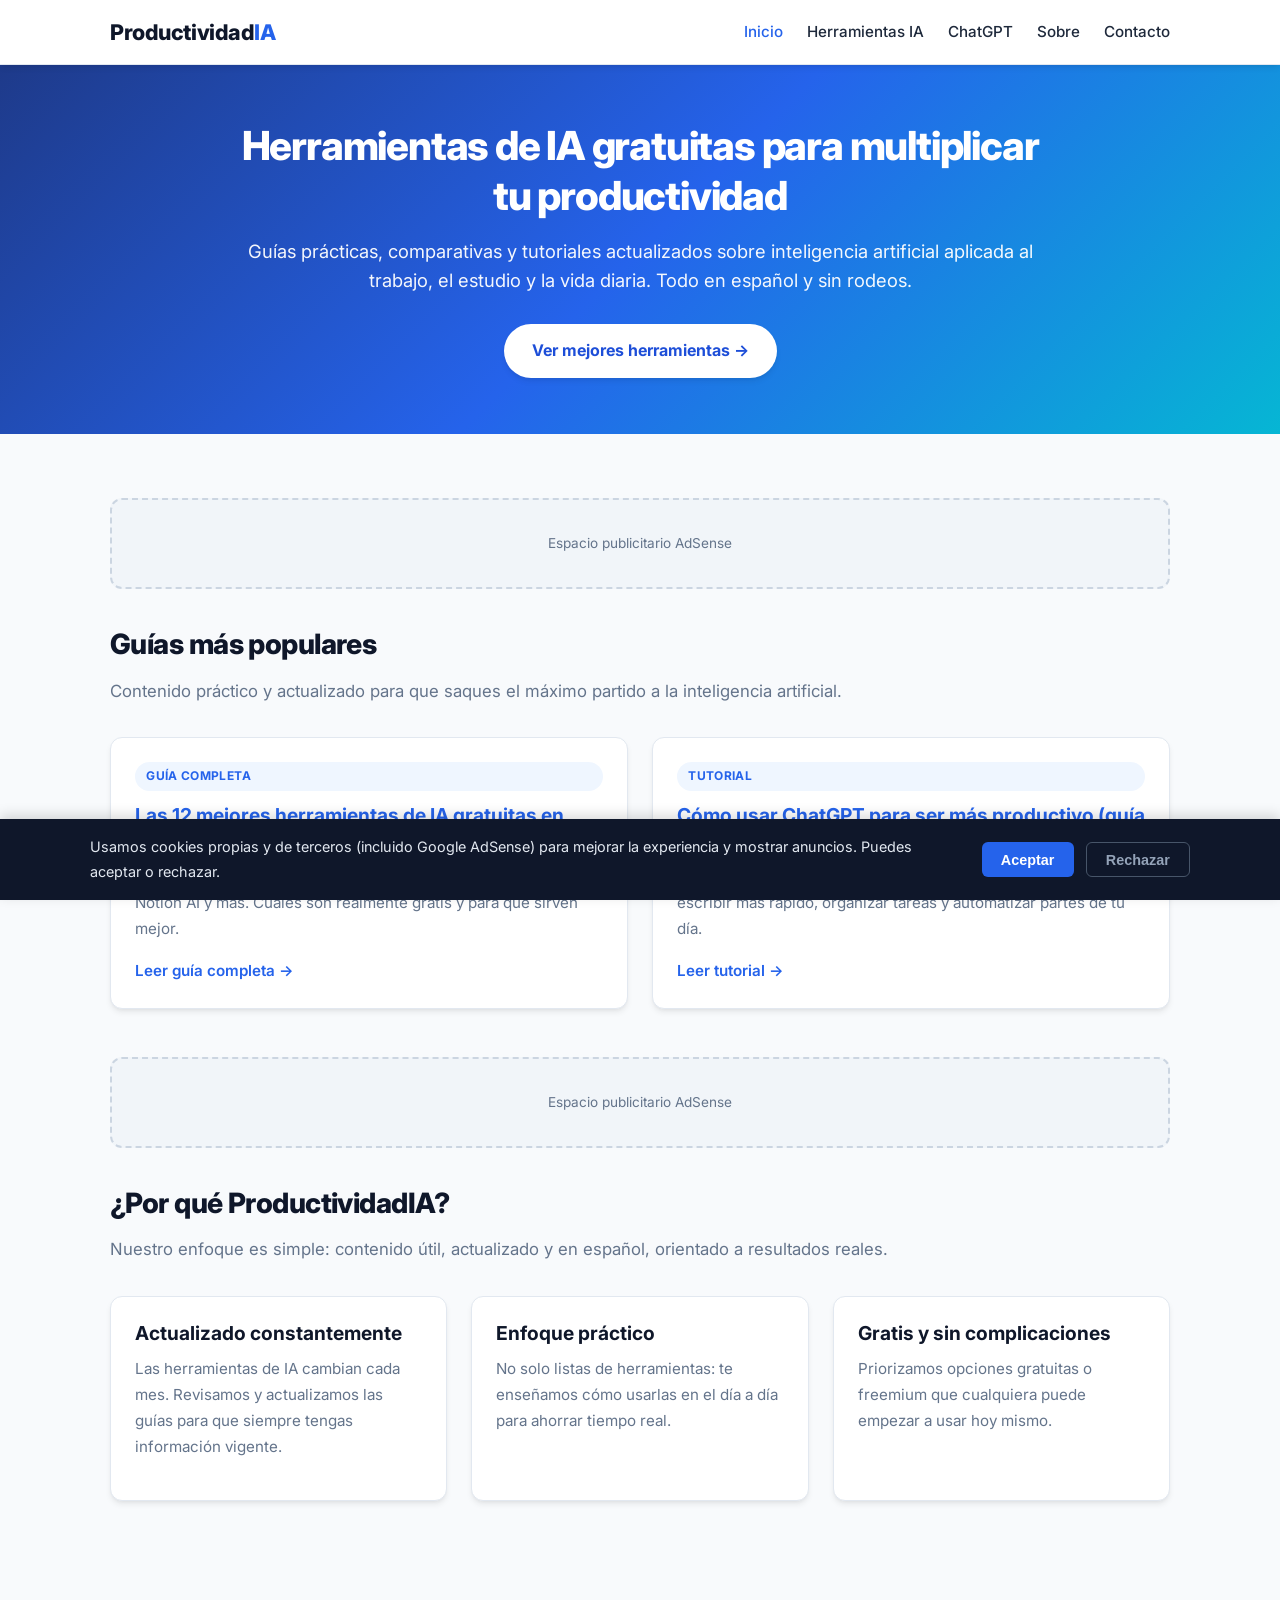
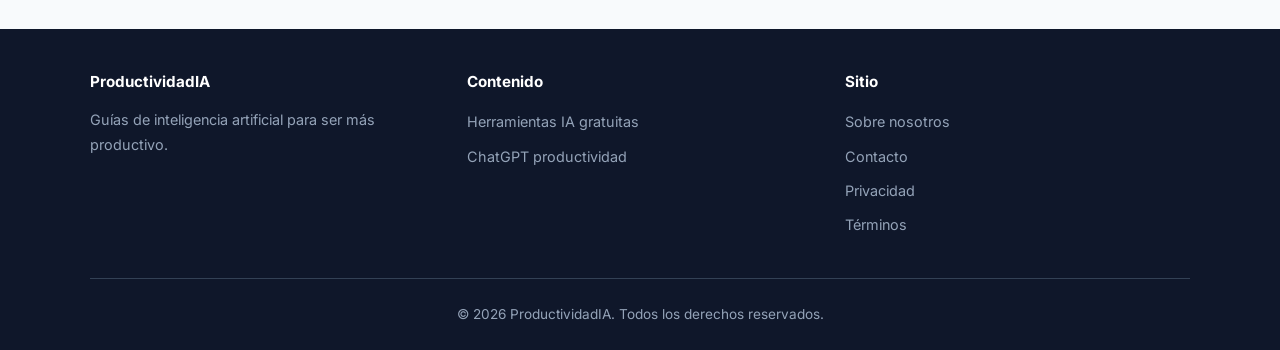
==== index.html @ 088fc63c "Add files via upload" ====
<!DOCTYPE html>
<html lang="es">
<head>
  <meta charset="UTF-8">
  <meta name="viewport" content="width=device-width, initial-scale=1">
  <title>ProductividadIA | Herramientas de IA gratuitas para ser más productivo</title>
  <meta name="description" content="Descubre las mejores herramientas de inteligencia artificial gratuitas para mejorar tu productividad. Guías, tutoriales y comparativas actualizadas de ChatGPT, Gemini, Claude y más.">
  <meta name="keywords" content="herramientas de ia gratuitas, productividad con inteligencia artificial, chatgpt para productividad, mejores apps de ia, inteligencia artificial productividad, herramientas ia 2026">
  <meta name="author" content="ProductividadIA">
  <meta name="robots" content="index, follow, max-image-preview:large, max-snippet:-1, max-video-preview:-1">
  <link rel="canonical" href="https://ProductividadIA.github.io/">

  <!-- Open Graph -->
  <meta property="og:type" content="website">
  <meta property="og:locale" content="es_ES">
  <meta property="og:site_name" content="ProductividadIA">
  <meta property="og:title" content="ProductividadIA | Herramientas de IA gratuitas para ser más productivo">
  <meta property="og:description" content="Descubre las mejores herramientas de inteligencia artificial gratuitas para mejorar tu productividad. Guías y tutoriales actualizados.">
  <meta property="og:url" content="https://ProductividadIA.github.io/">

  <!-- Twitter Card -->
  <meta name="twitter:card" content="summary_large_image">
  <meta name="twitter:title" content="ProductividadIA | Herramientas de IA gratuitas">
  <meta name="twitter:description" content="Las mejores herramientas de inteligencia artificial gratuitas para aumentar tu productividad en 2026.">

  <!-- Preconnect & Fonts -->
  <link rel="preconnect" href="https://fonts.googleapis.com">
  <link rel="preconnect" href="https://fonts.gstatic.com" crossorigin>
  <link href="https://fonts.googleapis.com/css2?family=Inter:wght@400;500;600;700;800&display=swap" rel="stylesheet">

  <link rel="stylesheet" href="styles.css">

  <!-- JSON-LD Structured Data -->
  <script type="application/ld+json">
  {
    "@context": "https://schema.org",
    "@type": "WebSite",
    "name": "ProductividadIA",
    "url": "https://ProductividadIA.github.io/",
    "description": "Guías y herramientas de inteligencia artificial para aumentar la productividad personal y profesional.",
    "inLanguage": "es",
    "potentialAction": {
      "@type": "SearchAction",
      "target": "https://ProductividadIA.github.io/?q={search_term_string}",
      "query-input": "required name=search_term_string"
    }
  }
  </script>
  <script type="application/ld+json">
  {
    "@context": "https://schema.org",
    "@type": "Organization",
    "name": "ProductividadIA",
    "url": "https://ProductividadIA.github.io/",
    "logo": "https://ProductividadIA.github.io/favicon.ico"
  }
  </script>
</head>
<body>
  <header class="site-header">
    <div class="header-inner">
      <a href="index.html" class="logo">Productividad<span>IA</span></a>
      <button class="menu-toggle" aria-label="Abrir menú" aria-expanded="false">
        <svg xmlns="http://www.w3.org/2000/svg" fill="none" viewBox="0 0 24 24" stroke="currentColor" stroke-width="2">
          <path stroke-linecap="round" stroke-linejoin="round" d="M4 6h16M4 12h16M4 18h16"/>
        </svg>
      </button>
      <nav class="nav" role="navigation" aria-label="Menú principal">
        <a href="index.html" class="active">Inicio</a>
        <a href="mejores-herramientas-ia-gratuitas.html">Herramientas IA</a>
        <a href="chatgpt-productividad.html">ChatGPT</a>
        <a href="sobre.html">Sobre</a>
        <a href="contacto.html">Contacto</a>
      </nav>
    </div>
  </header>

  <main>
    <section class="hero">
      <div class="hero-inner">
        <h1>Herramientas de IA gratuitas para multiplicar tu productividad</h1>
        <p>Guías prácticas, comparativas y tutoriales actualizados sobre inteligencia artificial aplicada al trabajo, el estudio y la vida diaria. Todo en español y sin rodeos.</p>
        <a href="mejores-herramientas-ia-gratuitas.html" class="btn">Ver mejores herramientas →</a>
      </div>
    </section>

    <div class="container">
      <!-- Placeholder AdSense superior -->
      <div class="ad-placeholder" aria-hidden="true">
        <!-- Pega aquí tu código de anuncio AdSense (banner superior) -->
        Espacio publicitario AdSense
      </div>

      <h2 class="section-title">Guías más populares</h2>
      <p class="section-subtitle">Contenido práctico y actualizado para que saques el máximo partido a la inteligencia artificial.</p>

      <div class="cards">
        <article class="card">
          <div class="card-body">
            <span class="card-tag">Guía completa</span>
            <h3><a href="mejores-herramientas-ia-gratuitas.html">Las 12 mejores herramientas de IA gratuitas en 2026</a></h3>
            <p>Comparativa actualizada de ChatGPT, Gemini, Claude, Perplexity, Notion AI y más. Cuáles son realmente gratis y para qué sirven mejor.</p>
            <a href="mejores-herramientas-ia-gratuitas.html" class="card-link">Leer guía completa →</a>
          </div>
        </article>

        <article class="card">
          <div class="card-body">
            <span class="card-tag">Tutorial</span>
            <h3><a href="chatgpt-productividad.html">Cómo usar ChatGPT para ser más productivo (guía paso a paso)</a></h3>
            <p>Prompts efectivos, flujos de trabajo y trucos avanzados para escribir más rápido, organizar tareas y automatizar partes de tu día.</p>
            <a href="chatgpt-productividad.html" class="card-link">Leer tutorial →</a>
          </div>
        </article>
      </div>

      <!-- Placeholder AdSense medio -->
      <div class="ad-placeholder" aria-hidden="true">
        <!-- Pega aquí tu código de anuncio AdSense (in-content) -->
        Espacio publicitario AdSense
      </div>

      <section class="mt-2">
        <h2 class="section-title">¿Por qué ProductividadIA?</h2>
        <p class="section-subtitle">Nuestro enfoque es simple: contenido útil, actualizado y en español, orientado a resultados reales.</p>
        <div class="cards">
          <div class="card">
            <div class="card-body">
              <h3>Actualizado constantemente</h3>
              <p>Las herramientas de IA cambian cada mes. Revisamos y actualizamos las guías para que siempre tengas información vigente.</p>
            </div>
          </div>
          <div class="card">
            <div class="card-body">
              <h3>Enfoque práctico</h3>
              <p>No solo listas de herramientas: te enseñamos cómo usarlas en el día a día para ahorrar tiempo real.</p>
            </div>
          </div>
          <div class="card">
            <div class="card-body">
              <h3>Gratis y sin complicaciones</h3>
              <p>Priorizamos opciones gratuitas o freemium que cualquiera puede empezar a usar hoy mismo.</p>
            </div>
          </div>
        </div>
      </section>
    </div>
  </main>

  <footer class="site-footer">
    <div class="footer-inner">
      <div class="footer-col">
        <h4>ProductividadIA</h4>
        <p style="font-size:0.9rem;margin-top:0.5rem;">Guías de inteligencia artificial para ser más productivo.</p>
      </div>
      <div class="footer-col">
        <h4>Contenido</h4>
        <ul>
          <li><a href="mejores-herramientas-ia-gratuitas.html">Herramientas IA gratuitas</a></li>
          <li><a href="chatgpt-productividad.html">ChatGPT productividad</a></li>
        </ul>
      </div>
      <div class="footer-col">
        <h4>Sitio</h4>
        <ul>
          <li><a href="sobre.html">Sobre nosotros</a></li>
          <li><a href="contacto.html">Contacto</a></li>
          <li><a href="privacidad.html">Privacidad</a></li>
          <li><a href="terminos.html">Términos</a></li>
        </ul>
      </div>
    </div>
    <div class="footer-bottom">
      <p>© 2026 ProductividadIA. Todos los derechos reservados.</p>
    </div>
  </footer>

  <!-- Banner cookies RGPD -->
  <div id="cookie-banner" class="cookie-banner" role="dialog" aria-label="Consentimiento de cookies">
    <div class="cookie-inner">
      <p>Usamos cookies propias y de terceros (incluido Google AdSense) para mejorar la experiencia y mostrar anuncios. Puedes aceptar o rechazar.</p>
      <div class="cookie-btns">
        <button id="cookie-accept" class="btn-accept">Aceptar</button>
        <button id="cookie-reject" class="btn-reject">Rechazar</button>
      </div>
    </div>
  </div>

  <script src="script.js" defer></script>
</body>
</html>
---- styles.css ----
/* ============================================
   ProductividadIA - styles.css
   Sitio optimizado SEO + rendimiento + accesibilidad
   ============================================ */

:root {
  --primary: #2563eb;
  --primary-dark: #1d4ed8;
  --primary-light: #3b82f6;
  --secondary: #0f172a;
  --accent: #06b6d4;
  --bg: #f8fafc;
  --bg-card: #ffffff;
  --text: #1e293b;
  --text-muted: #64748b;
  --border: #e2e8f0;
  --success: #10b981;
  --radius: 12px;
  --shadow: 0 4px 6px -1px rgb(0 0 0 / 0.08), 0 2px 4px -2px rgb(0 0 0 / 0.06);
  --shadow-lg: 0 10px 15px -3px rgb(0 0 0 / 0.1), 0 4px 6px -4px rgb(0 0 0 / 0.1);
  --max-width: 1100px;
  --font: 'Inter', system-ui, -apple-system, BlinkMacSystemFont, 'Segoe UI', Roboto, sans-serif;
}

*,
*::before,
*::after {
  box-sizing: border-box;
  margin: 0;
  padding: 0;
}

html {
  scroll-behavior: smooth;
  font-size: 16px;
}

body {
  font-family: var(--font);
  background: var(--bg);
  color: var(--text);
  line-height: 1.7;
  min-height: 100vh;
  display: flex;
  flex-direction: column;
}

img {
  max-width: 100%;
  height: auto;
  display: block;
}

a {
  color: var(--primary);
  text-decoration: none;
  transition: color 0.2s ease;
}

a:hover,
a:focus {
  color: var(--primary-dark);
  text-decoration: underline;
}

/* ========== Header ========== */
.site-header {
  background: var(--bg-card);
  border-bottom: 1px solid var(--border);
  position: sticky;
  top: 0;
  z-index: 1000;
  box-shadow: var(--shadow);
}

.header-inner {
  max-width: var(--max-width);
  margin: 0 auto;
  padding: 0.85rem 1.25rem;
  display: flex;
  align-items: center;
  justify-content: space-between;
  gap: 1rem;
}

.logo {
  font-size: 1.35rem;
  font-weight: 800;
  color: var(--secondary);
  letter-spacing: -0.02em;
  text-decoration: none;
}

.logo span {
  color: var(--primary);
}

.logo:hover {
  text-decoration: none;
}

.nav {
  display: flex;
  align-items: center;
  gap: 1.5rem;
}

.nav a {
  color: var(--text);
  font-weight: 500;
  font-size: 0.95rem;
  text-decoration: none;
}

.nav a:hover,
.nav a.active {
  color: var(--primary);
}

.menu-toggle {
  display: none;
  background: none;
  border: none;
  cursor: pointer;
  padding: 0.5rem;
  color: var(--secondary);
}

.menu-toggle svg {
  width: 24px;
  height: 24px;
}

/* ========== Main ========== */
main {
  flex: 1;
  width: 100%;
}

.container {
  max-width: var(--max-width);
  margin: 0 auto;
  padding: 2rem 1.25rem;
}

/* Hero */
.hero {
  background: linear-gradient(135deg, #1e3a8a 0%, #2563eb 50%, #06b6d4 100%);
  color: #fff;
  padding: 3.5rem 1.25rem;
  text-align: center;
}

.hero-inner {
  max-width: 800px;
  margin: 0 auto;
}

.hero h1 {
  font-size: clamp(1.75rem, 4vw, 2.5rem);
  font-weight: 800;
  line-height: 1.25;
  margin-bottom: 1rem;
  letter-spacing: -0.03em;
}

.hero p {
  font-size: 1.15rem;
  opacity: 0.95;
  margin-bottom: 1.75rem;
  line-height: 1.6;
}

.btn {
  display: inline-block;
  background: #fff;
  color: var(--primary-dark);
  font-weight: 700;
  padding: 0.85rem 1.75rem;
  border-radius: 50px;
  text-decoration: none;
  transition: transform 0.2s, box-shadow 0.2s;
  box-shadow: var(--shadow);
}

.btn:hover {
  transform: translateY(-2px);
  box-shadow: var(--shadow-lg);
  text-decoration: none;
  color: var(--primary-dark);
}

.btn-primary {
  background: var(--primary);
  color: #fff;
}

.btn-primary:hover {
  background: var(--primary-dark);
  color: #fff;
}

/* Cards grid */
.section-title {
  font-size: 1.75rem;
  font-weight: 800;
  margin-bottom: 0.5rem;
  color: var(--secondary);
  letter-spacing: -0.02em;
}

.section-subtitle {
  color: var(--text-muted);
  margin-bottom: 2rem;
  font-size: 1.05rem;
}

.cards {
  display: grid;
  grid-template-columns: repeat(auto-fit, minmax(300px, 1fr));
  gap: 1.5rem;
  margin-bottom: 3rem;
}

.card {
  background: var(--bg-card);
  border-radius: var(--radius);
  overflow: hidden;
  box-shadow: var(--shadow);
  border: 1px solid var(--border);
  transition: transform 0.25s ease, box-shadow 0.25s ease;
  display: flex;
  flex-direction: column;
}

.card:hover {
  transform: translateY(-4px);
  box-shadow: var(--shadow-lg);
}

.card-body {
  padding: 1.5rem;
  flex: 1;
  display: flex;
  flex-direction: column;
}

.card-tag {
  display: inline-block;
  background: #eff6ff;
  color: var(--primary);
  font-size: 0.75rem;
  font-weight: 700;
  padding: 0.25rem 0.7rem;
  border-radius: 50px;
  margin-bottom: 0.75rem;
  text-transform: uppercase;
  letter-spacing: 0.03em;
}

.card h2,
.card h3 {
  font-size: 1.2rem;
  font-weight: 700;
  margin-bottom: 0.6rem;
  line-height: 1.35;
  color: var(--secondary);
}

.card p {
  color: var(--text-muted);
  font-size: 0.95rem;
  flex: 1;
  margin-bottom: 1rem;
}

.card-link {
  font-weight: 600;
  font-size: 0.95rem;
  color: var(--primary);
}

/* Article layout */
.article-header {
  margin-bottom: 2rem;
  padding-bottom: 1.5rem;
  border-bottom: 1px solid var(--border);
}

.article-header h1 {
  font-size: clamp(1.6rem, 3.5vw, 2.25rem);
  font-weight: 800;
  line-height: 1.3;
  margin-bottom: 0.75rem;
  color: var(--secondary);
  letter-spacing: -0.02em;
}

.article-meta {
  color: var(--text-muted);
  font-size: 0.9rem;
  display: flex;
  flex-wrap: wrap;
  gap: 1rem;
}

.article-content {
  max-width: 720px;
}

.article-content h2 {
  font-size: 1.45rem;
  font-weight: 700;
  margin: 2.25rem 0 1rem;
  color: var(--secondary);
  letter-spacing: -0.01em;
}

.article-content h3 {
  font-size: 1.2rem;
  font-weight: 700;
  margin: 1.75rem 0 0.75rem;
  color: var(--secondary);
}

.article-content p {
  margin-bottom: 1.15rem;
}

.article-content ul,
.article-content ol {
  margin: 0 0 1.25rem 1.4rem;
}

.article-content li {
  margin-bottom: 0.5rem;
}

.article-content strong {
  font-weight: 700;
  color: var(--secondary);
}

.article-content a {
  font-weight: 500;
}

.article-content blockquote {
  border-left: 4px solid var(--primary);
  padding: 1rem 1.25rem;
  margin: 1.5rem 0;
  background: #eff6ff;
  border-radius: 0 var(--radius) var(--radius) 0;
  color: var(--text);
  font-style: italic;
}

.tip-box {
  background: #ecfdf5;
  border: 1px solid #a7f3d0;
  border-radius: var(--radius);
  padding: 1.25rem 1.5rem;
  margin: 1.5rem 0;
}

.tip-box strong {
  color: #047857;
}

.ad-placeholder {
  background: #f1f5f9;
  border: 2px dashed #cbd5e1;
  border-radius: var(--radius);
  padding: 2rem 1rem;
  text-align: center;
  color: var(--text-muted);
  font-size: 0.85rem;
  margin: 2rem 0;
  min-height: 90px;
  display: flex;
  align-items: center;
  justify-content: center;
}

/* Sidebar layout for articles */
.layout-with-sidebar {
  display: grid;
  grid-template-columns: 1fr 300px;
  gap: 2.5rem;
  align-items: start;
}

.sidebar {
  position: sticky;
  top: 90px;
}

.sidebar-box {
  background: var(--bg-card);
  border: 1px solid var(--border);
  border-radius: var(--radius);
  padding: 1.25rem;
  margin-bottom: 1.5rem;
  box-shadow: var(--shadow);
}

.sidebar-box h3 {
  font-size: 1rem;
  font-weight: 700;
  margin-bottom: 0.85rem;
  color: var(--secondary);
}

.sidebar-box ul {
  list-style: none;
  margin: 0;
}

.sidebar-box li {
  margin-bottom: 0.6rem;
}

.sidebar-box a {
  font-size: 0.9rem;
  color: var(--text);
  font-weight: 500;
}

.sidebar-box a:hover {
  color: var(--primary);
}

/* Footer */
.site-footer {
  background: var(--secondary);
  color: #94a3b8;
  padding: 2.5rem 1.25rem 1.5rem;
  margin-top: 3rem;
}

.footer-inner {
  max-width: var(--max-width);
  margin: 0 auto;
  display: grid;
  grid-template-columns: repeat(auto-fit, minmax(200px, 1fr));
  gap: 2rem;
  margin-bottom: 2rem;
}

.footer-col h4 {
  color: #fff;
  font-size: 0.95rem;
  font-weight: 700;
  margin-bottom: 0.85rem;
}

.footer-col ul {
  list-style: none;
}

.footer-col li {
  margin-bottom: 0.45rem;
}

.footer-col a {
  color: #94a3b8;
  font-size: 0.9rem;
  text-decoration: none;
}

.footer-col a:hover {
  color: #fff;
}

.footer-bottom {
  max-width: var(--max-width);
  margin: 0 auto;
  padding-top: 1.5rem;
  border-top: 1px solid #334155;
  text-align: center;
  font-size: 0.85rem;
}

/* Forms */
.form-group {
  margin-bottom: 1.25rem;
}

.form-group label {
  display: block;
  font-weight: 600;
  margin-bottom: 0.4rem;
  font-size: 0.95rem;
}

.form-group input,
.form-group textarea {
  width: 100%;
  padding: 0.75rem 1rem;
  border: 1px solid var(--border);
  border-radius: 8px;
  font-family: inherit;
  font-size: 1rem;
  transition: border-color 0.2s;
}

.form-group input:focus,
.form-group textarea:focus {
  outline: none;
  border-color: var(--primary);
  box-shadow: 0 0 0 3px rgba(37, 99, 235, 0.15);
}

.form-group textarea {
  min-height: 140px;
  resize: vertical;
}

/* Cookie banner */
.cookie-banner {
  position: fixed;
  bottom: 0;
  left: 0;
  right: 0;
  background: var(--secondary);
  color: #e2e8f0;
  padding: 1rem 1.25rem;
  z-index: 2000;
  display: none;
  box-shadow: 0 -4px 12px rgb(0 0 0 / 0.15);
}

.cookie-banner.show {
  display: block;
}

.cookie-inner {
  max-width: var(--max-width);
  margin: 0 auto;
  display: flex;
  flex-wrap: wrap;
  align-items: center;
  justify-content: space-between;
  gap: 1rem;
}

.cookie-inner p {
  font-size: 0.9rem;
  flex: 1;
  min-width: 250px;
}

.cookie-btns {
  display: flex;
  gap: 0.75rem;
}

.cookie-btns button {
  padding: 0.55rem 1.2rem;
  border-radius: 6px;
  font-weight: 600;
  font-size: 0.9rem;
  cursor: pointer;
  border: none;
  transition: background 0.2s;
}

.btn-accept {
  background: var(--primary);
  color: #fff;
}

.btn-accept:hover {
  background: var(--primary-dark);
}

.btn-reject {
  background: transparent;
  color: #94a3b8;
  border: 1px solid #475569 !important;
}

.btn-reject:hover {
  background: #334155;
  color: #fff;
}

/* Breadcrumbs */
.breadcrumbs {
  font-size: 0.85rem;
  color: var(--text-muted);
  margin-bottom: 1.25rem;
}

.breadcrumbs a {
  color: var(--text-muted);
}

.breadcrumbs a:hover {
  color: var(--primary);
}

.breadcrumbs span {
  margin: 0 0.35rem;
}

/* Utility */
.text-center {
  text-align: center;
}

.mt-2 {
  margin-top: 2rem;
}

.mb-2 {
  margin-bottom: 2rem;
}

/* ========== Responsive ========== */
@media (max-width: 860px) {
  .layout-with-sidebar {
    grid-template-columns: 1fr;
  }

  .sidebar {
    position: static;
  }

  .menu-toggle {
    display: block;
  }

  .nav {
    display: none;
    position: absolute;
    top: 100%;
    left: 0;
    right: 0;
    background: var(--bg-card);
    flex-direction: column;
    padding: 1rem;
    border-bottom: 1px solid var(--border);
    box-shadow: var(--shadow);
    gap: 0;
  }

  .nav.open {
    display: flex;
  }

  .nav a {
    padding: 0.85rem 1rem;
    width: 100%;
    border-bottom: 1px solid var(--border);
  }

  .nav a:last-child {
    border-bottom: none;
  }

  .header-inner {
    position: relative;
  }
}

@media (max-width: 480px) {
  .hero {
    padding: 2.5rem 1rem;
  }

  .container {
    padding: 1.5rem 1rem;
  }
}

/* Print */
@media print {
  .site-header,
  .site-footer,
  .cookie-banner,
  .ad-placeholder,
  .sidebar {
    display: none !important;
  }

  body {
    background: #fff;
    color: #000;
  }
}
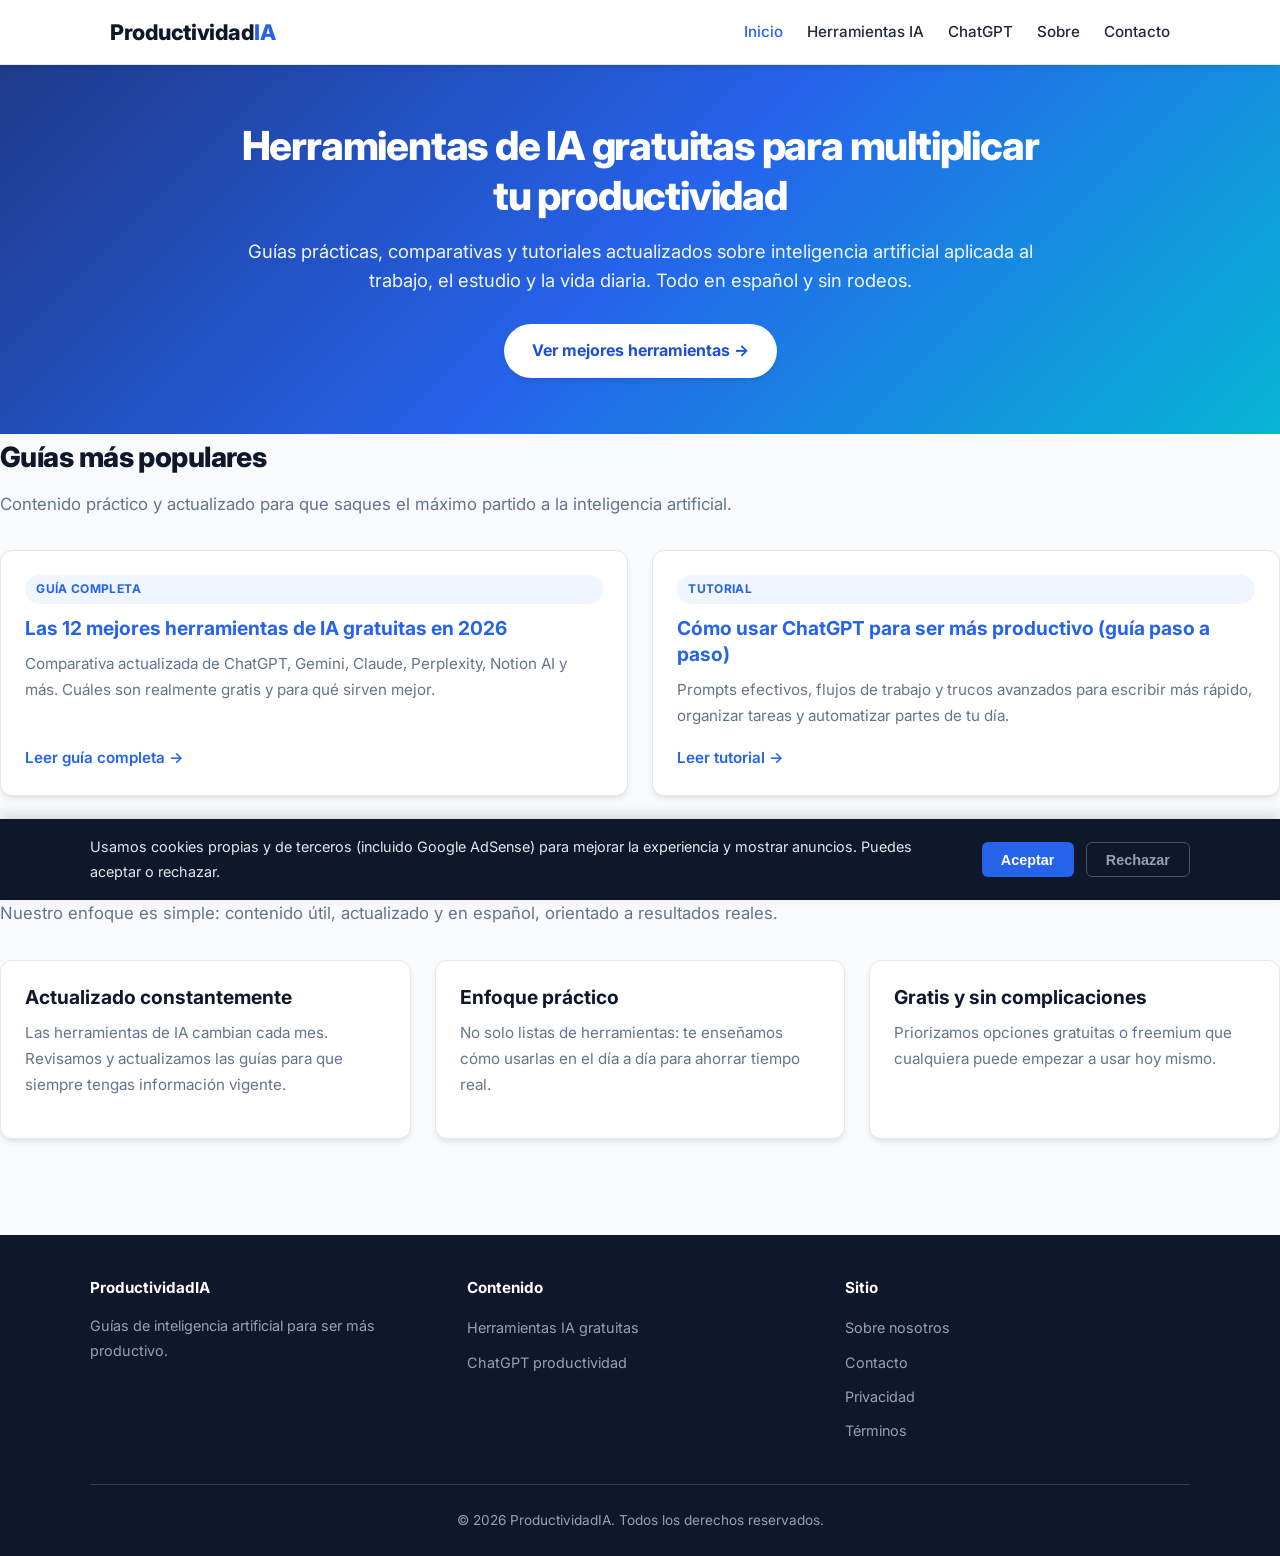
==== commit 13fe1418: "Update index.html" ====
--- a/index.html
+++ b/index.html
@@ -55,6 +55,12 @@
     "logo": "https://ProductividadIA.github.io/favicon.ico"
   }
   </script>
+
+  <!-- GOOGLE ADSENSE -->
+  
+  <script async src="https://pagead2.googlesyndication.com/pagead/js/adsbygoogle.js?client=ca-pub-4420698611954762"
+     crossorigin="anonymous"></script>
+  
 </head>
 <body>
   <header class="site-header">
@@ -84,13 +90,6 @@
       </div>
     </section>
 
-    <div class="container">
-      <!-- Placeholder AdSense superior -->
-      <div class="ad-placeholder" aria-hidden="true">
-        <!-- Pega aquí tu código de anuncio AdSense (banner superior) -->
-        Espacio publicitario AdSense
-      </div>
-
       <h2 class="section-title">Guías más populares</h2>
       <p class="section-subtitle">Contenido práctico y actualizado para que saques el máximo partido a la inteligencia artificial.</p>
 
@@ -112,12 +111,6 @@
             <a href="chatgpt-productividad.html" class="card-link">Leer tutorial →</a>
           </div>
         </article>
-      </div>
-
-      <!-- Placeholder AdSense medio -->
-      <div class="ad-placeholder" aria-hidden="true">
-        <!-- Pega aquí tu código de anuncio AdSense (in-content) -->
-        Espacio publicitario AdSense
       </div>
 
       <section class="mt-2">
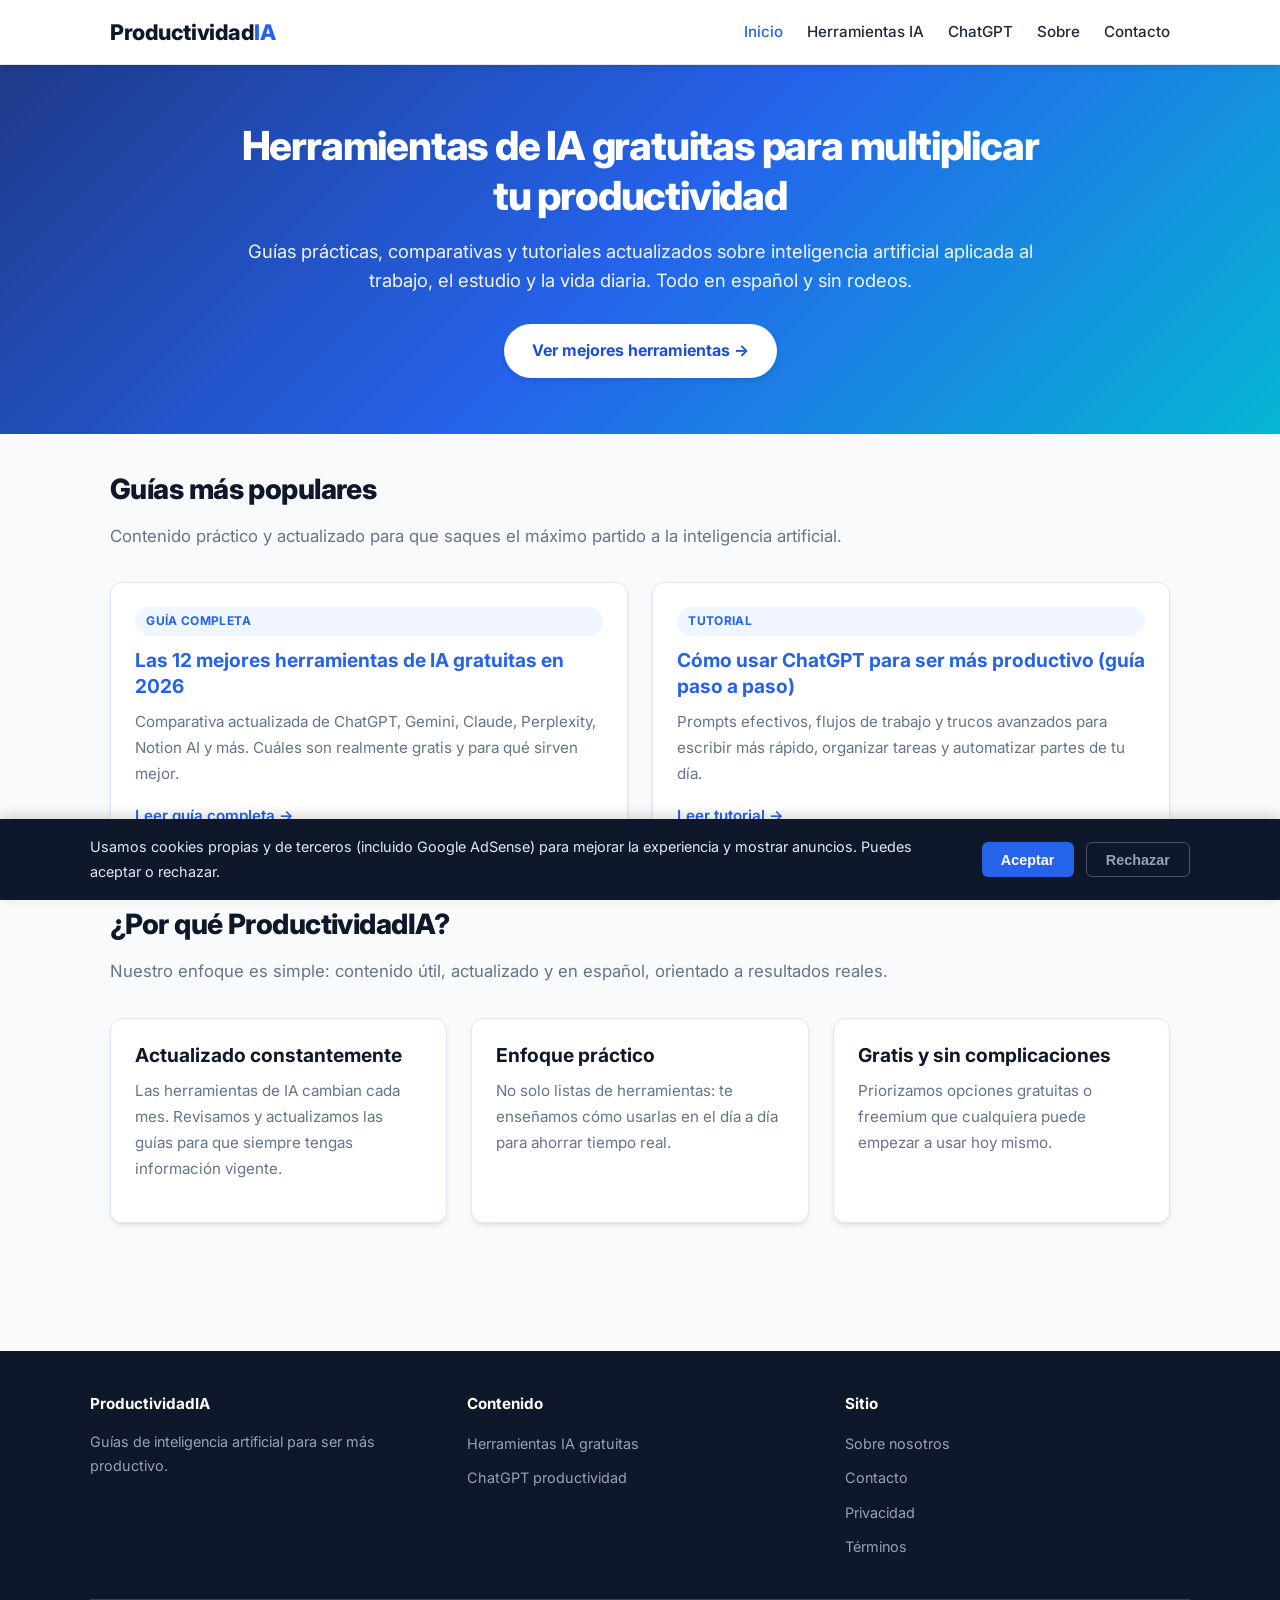
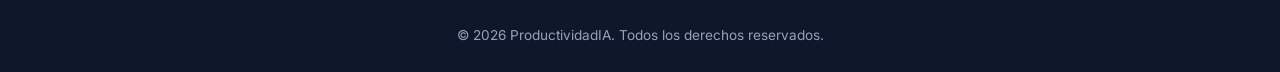
==== commit f7f74c2d: "Add files via upload" ====
--- a/index.html
+++ b/index.html
@@ -55,12 +55,6 @@
     "logo": "https://ProductividadIA.github.io/favicon.ico"
   }
   </script>
-
-  <!-- GOOGLE ADSENSE -->
-  
-  <script async src="https://pagead2.googlesyndication.com/pagead/js/adsbygoogle.js?client=ca-pub-4420698611954762"
-     crossorigin="anonymous"></script>
-  
 </head>
 <body>
   <header class="site-header">
@@ -90,6 +84,8 @@
       </div>
     </section>
 
+    <div class="container">
+      
       <h2 class="section-title">Guías más populares</h2>
       <p class="section-subtitle">Contenido práctico y actualizado para que saques el máximo partido a la inteligencia artificial.</p>
 
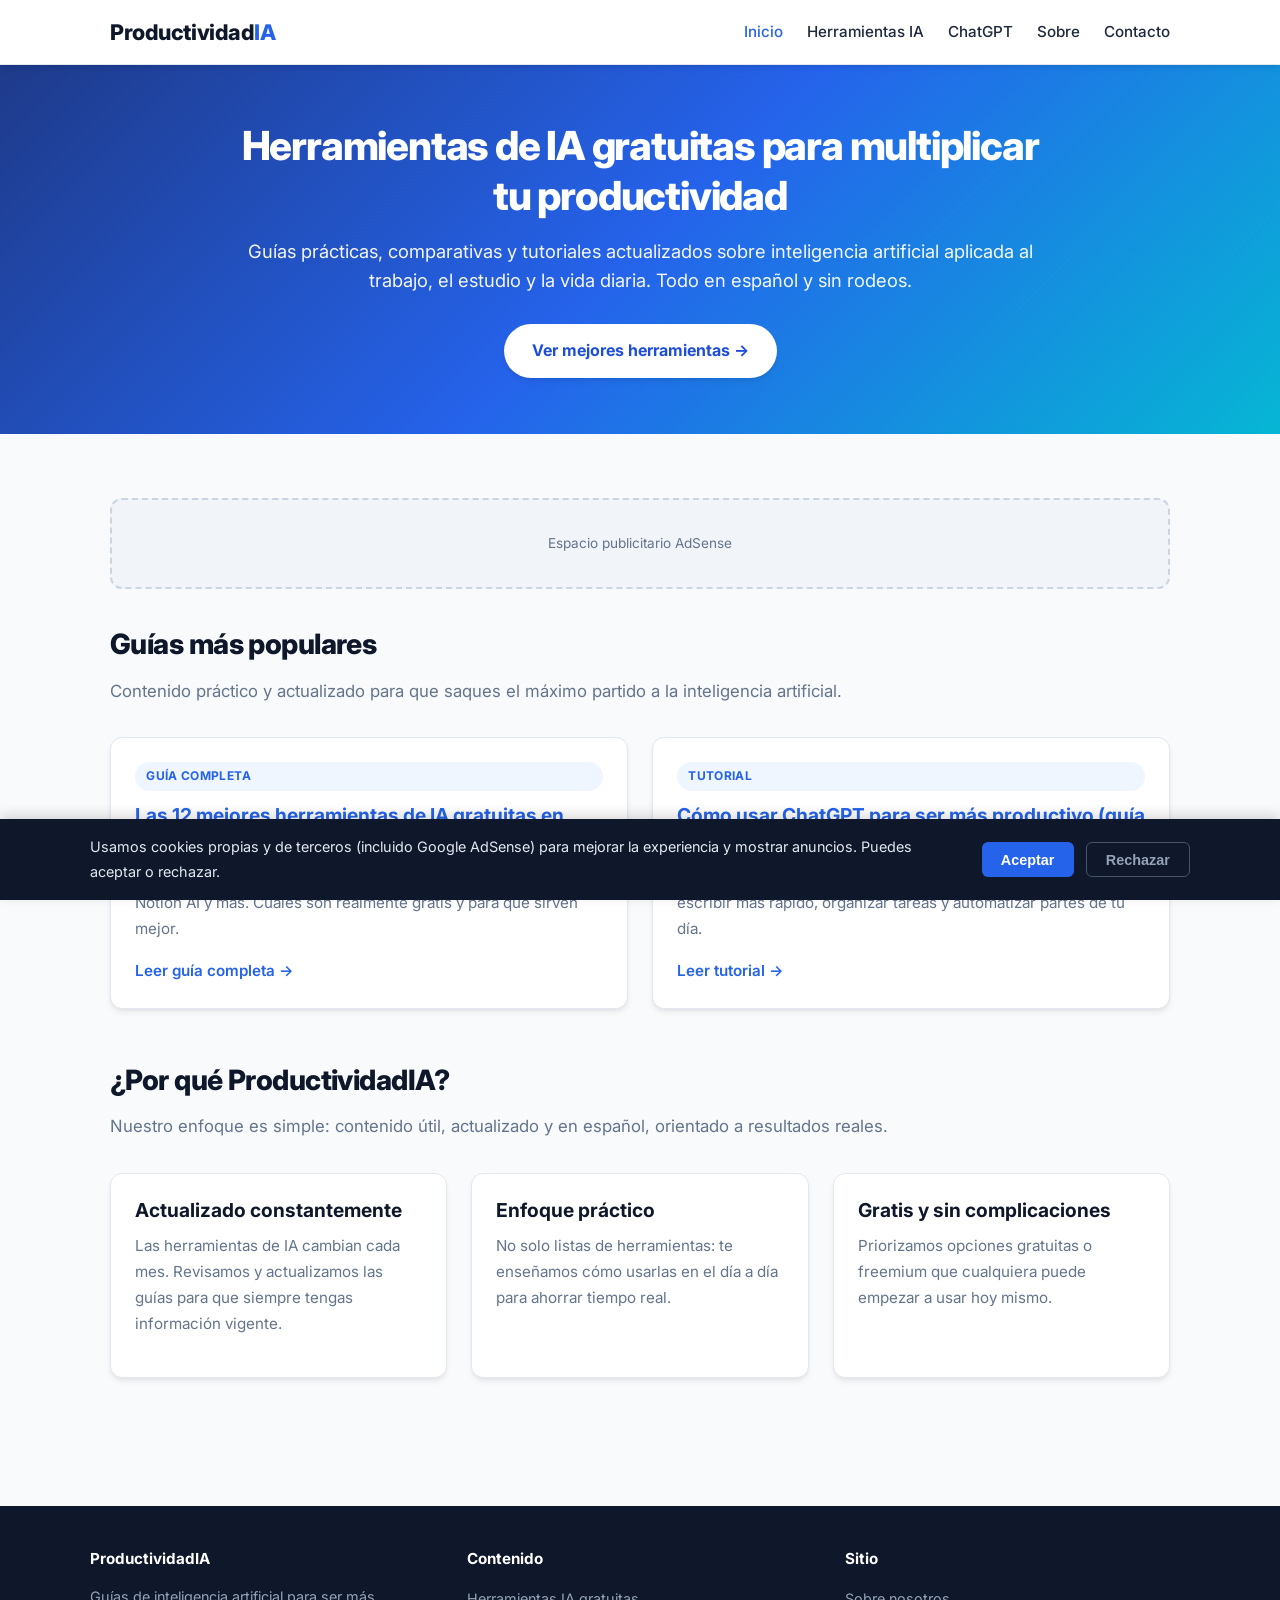
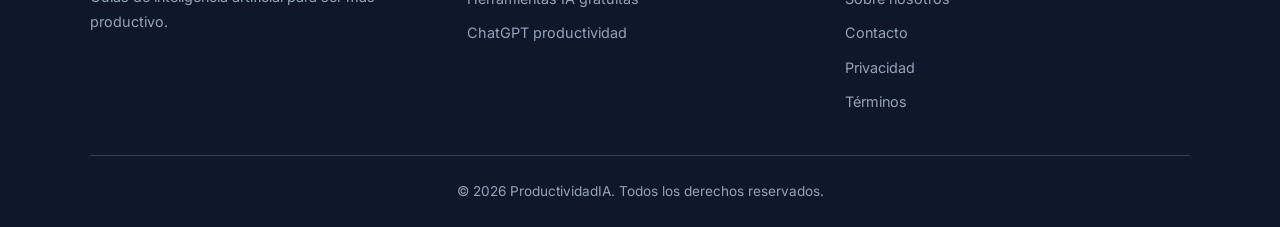
==== commit d7903629: "Update index.html" ====
--- a/index.html
+++ b/index.html
@@ -85,6 +85,11 @@
     </section>
 
     <div class="container">
+      <!-- Placeholder AdSense superior -->
+      <div class="ad-placeholder" aria-hidden="true">
+        <!-- Pega aquí tu código de anuncio AdSense (banner superior) -->
+        Espacio publicitario AdSense
+      </div>
       
       <h2 class="section-title">Guías más populares</h2>
       <p class="section-subtitle">Contenido práctico y actualizado para que saques el máximo partido a la inteligencia artificial.</p>
